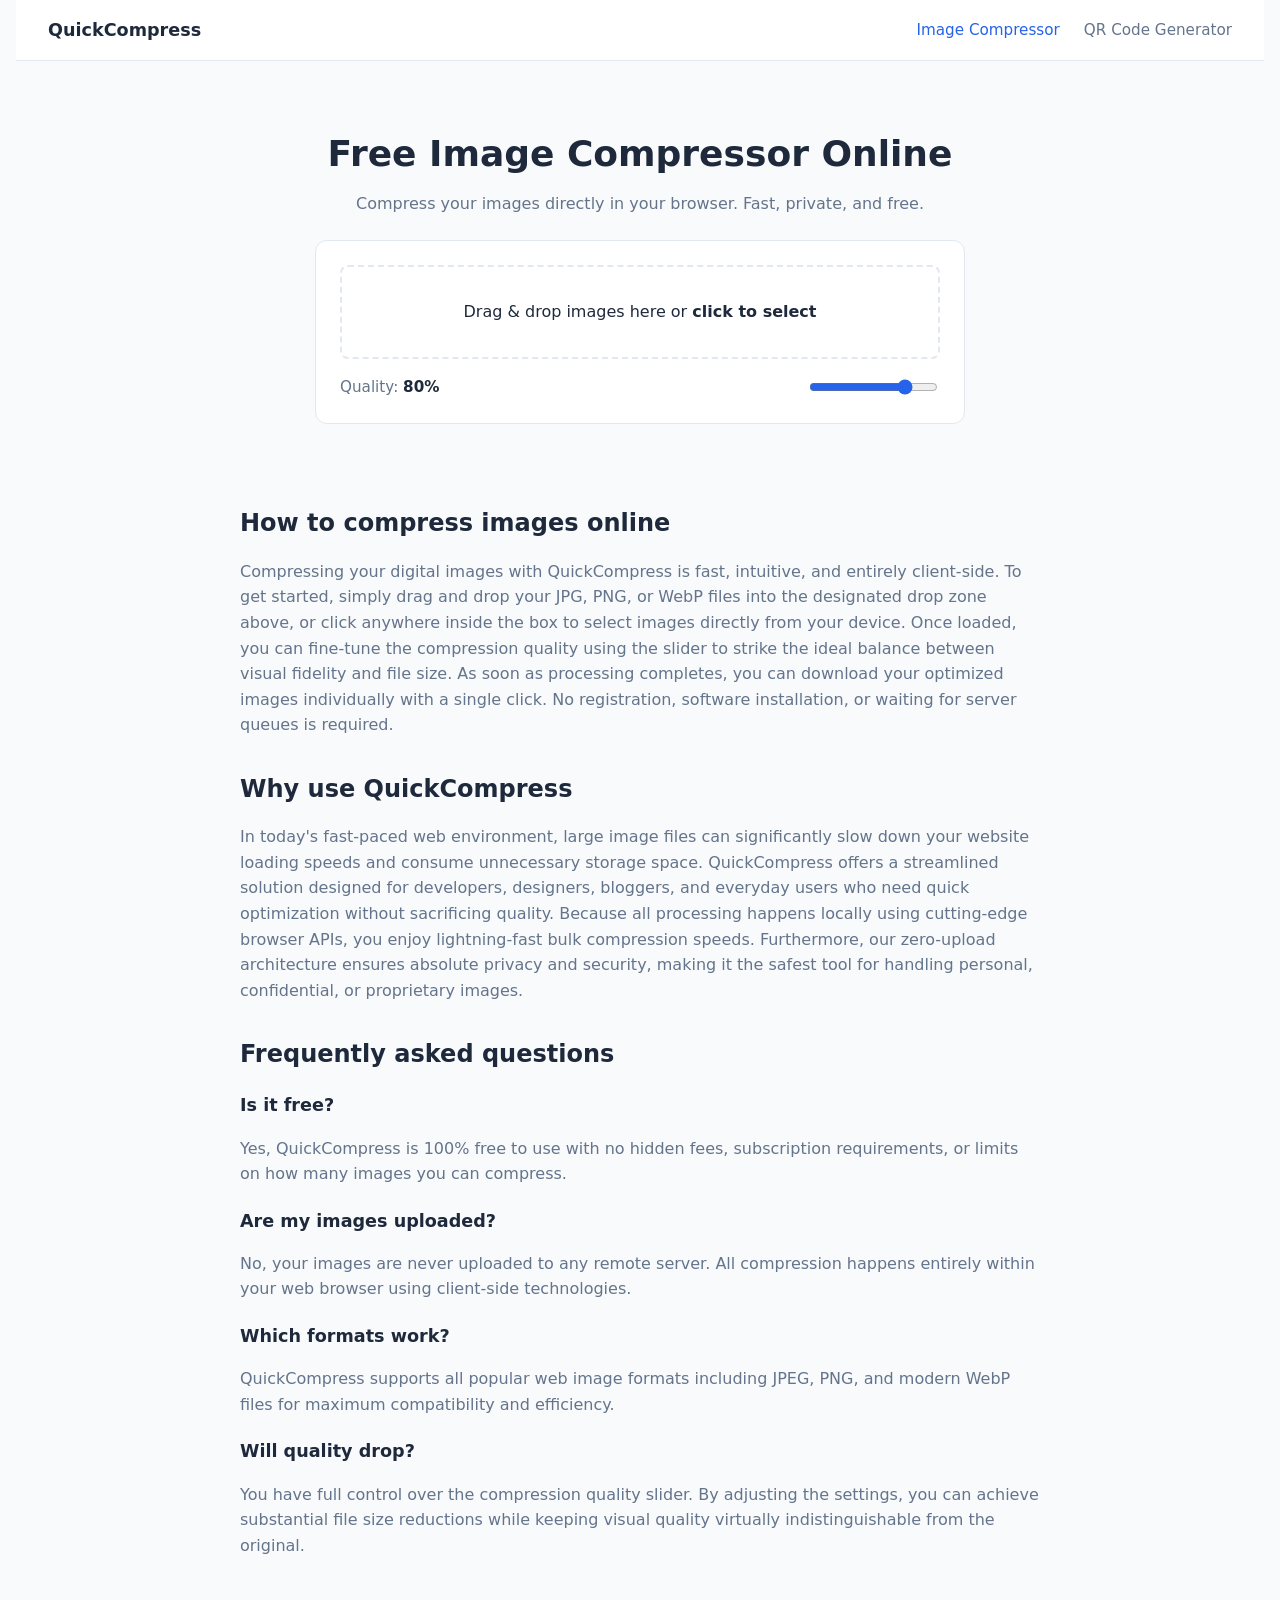
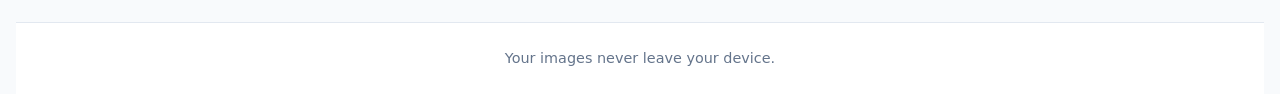
==== index.html @ 44ee019b "add Google verification" ====
<!doctype html>
<html lang="en">
<head>
    <meta charset="UTF-8">
    <meta name="viewport" content="width=device-width, initial-scale=1.0">
    <title>Free Image Compressor Online - Reduce JPG, PNG, WebP Size</title>
    <meta name="google-site-verification" content="-G71B6LtMUlK70YrGAznAt5d-zvxf8aoWisI_3bTXkc" />
    <meta name="description" content="QuickCompress is a free, private online image compressor that reduces JPG, PNG, and WebP file sizes instantly in your browser. No upload required.">
    <meta name="claude:viewport-fit-sides" content="cover">
    <style>
        :root {
            --bg: #f8fafc;
            --fg: #1e293b;
            --accent: #2563eb;
            --card-bg: #ffffff;
            --text-muted: #64748b;
            --border: #e2e8f0;
        }
        @media (prefers-color-scheme: dark) {
            :root:not([data-theme="light"]) {
                --bg: #0f172a;
                --fg: #f1f5f9;
                --accent: #60a5fa;
                --card-bg: #1e293b;
                --text-muted: #94a3b8;
                --border: #334155;
                color-scheme: dark;
            }
        }
        :root[data-theme="dark"] {
            --bg: #0f172a;
            --fg: #f1f5f9;
            --accent: #60a5fa;
            --card-bg: #1e293b;
            --text-muted: #94a3b8;
            --border: #334155;
            color-scheme: dark;
        }

        body {
            background: var(--bg);
            color: var(--fg);
            font-family: system-ui, -apple-system, sans-serif;
            margin: 0;
            padding-left: max(16px, env(safe-area-inset-left, 0px));
            padding-right: max(16px, env(safe-area-inset-right, 0px));
            padding-top: env(safe-area-inset-top, 0px);
            padding-bottom: env(safe-area-inset-bottom, 0px);
            line-height: 1.6;
        }

        /* Navbar */
        nav {
            background: var(--card-bg);
            border-bottom: 1px solid var(--border);
            padding: 1rem 2rem;
            display: flex;
            justify-content: space-between;
            align-items: center;
        }
        nav .brand {
            font-weight: 700;
            font-size: 1.1rem;
            color: var(--fg);
            text-decoration: none;
        }
        nav .nav-links {
            display: flex;
            gap: 1.5rem;
            list-style: none;
            margin: 0;
            padding: 0;
        }
        nav .nav-links a {
            color: var(--text-muted);
            text-decoration: none;
            font-size: 0.95rem;
            transition: color 0.2s;
        }
        nav .nav-links a:hover, nav .nav-links a.active {
            color: var(--accent);
        }

        header { padding: 2.5rem 1rem 1.5rem; text-align: center; }
        h1 { font-size: 2.25rem; margin-bottom: 0.5rem; }
        p.subtitle { color: var(--text-muted); max-width: 600px; margin: 0 auto; }

        .controls {
            background: var(--card-bg);
            padding: 1.5rem;
            border-radius: 12px;
            border: 1px solid var(--border);
            max-width: 600px;
            margin: 0 auto 2rem;
            display: flex;
            flex-direction: column;
            gap: 1rem;
        }

        .drop-zone {
            border: 2px dashed var(--border);
            padding: 2rem;
            text-align: center;
            border-radius: 8px;
            cursor: pointer;
            transition: border-color 0.2s;
        }
        .drop-zone:hover { border-color: var(--accent); }

        .image-list {
            display: flex;
            flex-direction: column;
            gap: 1rem;
            max-width: 800px;
            margin: 0 auto 3rem;
            padding: 0 1rem;
        }

        .image-card {
            background: var(--card-bg);
            padding: 1rem;
            border-radius: 8px;
            border: 1px solid var(--border);
            display: flex;
            align-items: center;
            gap: 1rem;
            overflow: hidden;
        }
        .image-card img { width: 64px; height: 64px; object-fit: cover; border-radius: 4px; }
        .details { flex-grow: 1; min-width: 0; }
        .details h4 { margin: 0; white-space: nowrap; overflow: hidden; text-overflow: ellipsis; }
        .details p { margin: 0; font-size: 0.85rem; color: var(--text-muted); }
        button, a.download-btn {
            padding: 0.5rem 1rem;
            border-radius: 6px;
            border: none;
            background: var(--accent);
            color: white;
            cursor: pointer;
            text-decoration: none;
            font-size: 0.9rem;
            display: inline-block;
            text-align: center;
        }
        a.download-btn:hover { opacity: 0.9; }

        /* SEO Content Section */
        .seo-content {
            max-width: 800px;
            margin: 0 auto 4rem;
            padding: 0 1rem;
        }
        .seo-content h2 {
            font-size: 1.5rem;
            margin-top: 2rem;
            margin-bottom: 1rem;
            color: var(--fg);
        }
        .seo-content p {
            color: var(--text-muted);
            margin-bottom: 1rem;
        }
        .faq-item {
            margin-bottom: 1.25rem;
        }
        .faq-item h3 {
            font-size: 1.1rem;
            margin-bottom: 0.35rem;
            color: var(--fg);
        }

        /* Footer */
        footer {
            background: var(--card-bg);
            border-top: 1px solid var(--border);
            text-align: center;
            padding: 1.5rem;
            color: var(--text-muted);
            font-size: 0.9rem;
        }
    </style>
</head>
<body>
    <nav>
        <a href="index.html" class="brand">QuickCompress</a>
        <ul class="nav-links">
            <li><a href="index.html" class="active">Image Compressor</a></li>
            <li><a href="qr-code.html">QR Code Generator</a></li>
        </ul>
    </nav>

    <header>
        <h1>Free Image Compressor Online</h1>
        <p class="subtitle">Compress your images directly in your browser. Fast, private, and free.</p>
    </header>

    <main>
        <div class="controls">
            <div class="drop-zone" id="drop-zone">
                Drag & drop images here or <strong>click to select</strong>
                <input type="file" id="file-input" multiple accept="image/*" hidden>
            </div>
            <label style="display: flex; align-items: center; justify-content: space-between; font-size: 0.95rem; color: var(--text-muted);">
                <span>Quality: <strong id="quality-val" style="color: var(--fg);">80%</strong></span>
                <input type="range" id="quality" min="10" max="100" value="80" style="accent-color: var(--accent);">
            </label>
        </div>

        <div class="image-list" id="image-list"></div>

        <section class="seo-content">
            <h2>How to compress images online</h2>
            <p>Compressing your digital images with QuickCompress is fast, intuitive, and entirely client-side. To get started, simply drag and drop your JPG, PNG, or WebP files into the designated drop zone above, or click anywhere inside the box to select images directly from your device. Once loaded, you can fine-tune the compression quality using the slider to strike the ideal balance between visual fidelity and file size. As soon as processing completes, you can download your optimized images individually with a single click. No registration, software installation, or waiting for server queues is required.</p>

            <h2>Why use QuickCompress</h2>
            <p>In today's fast-paced web environment, large image files can significantly slow down your website loading speeds and consume unnecessary storage space. QuickCompress offers a streamlined solution designed for developers, designers, bloggers, and everyday users who need quick optimization without sacrificing quality. Because all processing happens locally using cutting-edge browser APIs, you enjoy lightning-fast bulk compression speeds. Furthermore, our zero-upload architecture ensures absolute privacy and security, making it the safest tool for handling personal, confidential, or proprietary images.</p>

            <h2>Frequently asked questions</h2>

            <div class="faq-item">
                <h3>Is it free?</h3>
                <p>Yes, QuickCompress is 100% free to use with no hidden fees, subscription requirements, or limits on how many images you can compress.</p>
            </div>

            <div class="faq-item">
                <h3>Are my images uploaded?</h3>
                <p>No, your images are never uploaded to any remote server. All compression happens entirely within your web browser using client-side technologies.</p>
            </div>

            <div class="faq-item">
                <h3>Which formats work?</h3>
                <p>QuickCompress supports all popular web image formats including JPEG, PNG, and modern WebP files for maximum compatibility and efficiency.</p>
            </div>

            <div class="faq-item">
                <h3>Will quality drop?</h3>
                <p>You have full control over the compression quality slider. By adjusting the settings, you can achieve substantial file size reductions while keeping visual quality virtually indistinguishable from the original.</p>
            </div>
        </section>
    </main>

    <footer>
        Your images never leave your device.
    </footer>

    <script type="application/ld+json">
    {
      "@context": "https://schema.org",
      "@type": "FAQPage",
      "mainEntity": [
        {
          "@type": "Question",
          "name": "Is it free?",
          "acceptedAnswer": {
            "@type": "Answer",
            "text": "Yes, QuickCompress is 100% free to use with no hidden fees, subscription requirements, or limits on how many images you can compress."
          }
        },
        {
          "@type": "Question",
          "name": "Are my images uploaded?",
          "acceptedAnswer": {
            "@type": "Answer",
            "text": "No, your images are never uploaded to any remote server. All compression happens entirely within your web browser using client-side technologies."
          }
        },
        {
          "@type": "Question",
          "name": "Which formats work?",
          "acceptedAnswer": {
            "@type": "Answer",
            "text": "QuickCompress supports all popular web image formats including JPEG, PNG, and modern WebP files for maximum compatibility and efficiency."
          }
        },
        {
          "@type": "Question",
          "name": "Will quality drop?",
          "acceptedAnswer": {
            "@type": "Answer",
            "text": "You have full control over the compression quality slider. By adjusting the settings, you can achieve substantial file size reductions while keeping visual quality virtually indistinguishable from the original."
          }
        }
      ]
    }
    </script>

    <script>
        const fileInput = document.getElementById('file-input');
        const dropZone = document.getElementById('drop-zone');
        const imageList = document.getElementById('image-list');
        const qualityInput = document.getElementById('quality');
        const qualityVal = document.getElementById('quality-val');

        qualityInput.oninput = () => qualityVal.textContent = qualityInput.value + '%';

        dropZone.onclick = () => fileInput.click();

        fileInput.onchange = (e) => handleFiles(e.target.files);

        dropZone.ondragover = (e) => { e.preventDefault(); dropZone.style.borderColor = 'var(--accent)'; };
        dropZone.ondragleave = () => dropZone.style.borderColor = 'var(--border)';
        dropZone.ondrop = (e) => { e.preventDefault(); handleFiles(e.dataTransfer.files); };

        async function handleFiles(files) {
            for (const file of Array.from(files)) {
                const reader = new FileReader();
                reader.onload = async (e) => {
                    const img = new Image();
                    img.src = e.target.result;
                    img.onload = () => compress(img, file.name, file.size, file.type);
                };
                reader.readAsDataURL(file);
            }
        }

        // Helper to test if canvas toDataURL supports a given MIME type
        function supportsMimeType(mime) {
            const canvas = document.createElement('canvas');
            canvas.width = 1;
            canvas.height = 1;
            return canvas.toDataURL(mime).indexOf(mime) === 5;
        }

        async function compress(img, name, originalSize, originalType) {
            const canvas = document.createElement('canvas');
            canvas.width = img.width;
            canvas.height = img.height;
            const ctx = canvas.getContext('2d');
            ctx.drawImage(img, 0, 0);

            const quality = qualityInput.value / 100;

            let targetMime = originalType;
            if (originalType === 'image/png') {
                targetMime = supportsMimeType('image/webp') ? 'image/webp' : 'image/jpeg';
            } else if (originalType !== 'image/jpeg' && originalType !== 'image/webp') {
                targetMime = 'image/jpeg';
            }

            let dataUrl = canvas.toDataURL(targetMime, quality);
            let binary = atob(dataUrl.split(',')[1]);
            let newSize = binary.length;

            let isAlreadyOptimized = false;
            if (newSize >= originalSize) {
                isAlreadyOptimized = true;
                newSize = originalSize;
                dataUrl = img.src;
            }

            const lastDotIndex = name.lastIndexOf('.');
            const baseName = lastDotIndex !== -1 ? name.substring(0, lastDotIndex) : name;
            let ext = 'jpg';
            if (!isAlreadyOptimized) {
                if (targetMime === 'image/webp') ext = 'webp';
                else if (targetMime === 'image/jpeg') ext = 'jpg';
                else if (targetMime === 'image/png') ext = 'png';
            } else {
                if (lastDotIndex !== -1) {
                    ext = name.substring(lastDotIndex + 1);
                }
            }
            const newFileName = `${baseName}.${ext}`;

            let percentText = '';
            if (isAlreadyOptimized) {
                percentText = 'Already optimized';
            } else {
                const percent = ((1 - newSize / originalSize) * 100).toFixed(1);
                percentText = `Saved ${percent}%`;
            }

            const card = document.createElement('div');
            card.className = 'image-card';
            card.innerHTML = `
                <img src="${dataUrl}">
                <div class="details">
                    <h4>${name}</h4>
                    <p>${(originalSize/1024).toFixed(1)} KB → ${(newSize/1024).toFixed(1)} KB (${percentText})</p>
                </div>
                <a href="${dataUrl}" download="${newFileName}" class="download-btn">Download</a>
            `;
            imageList.appendChild(card);
        }
    </script>
</body>
</html>
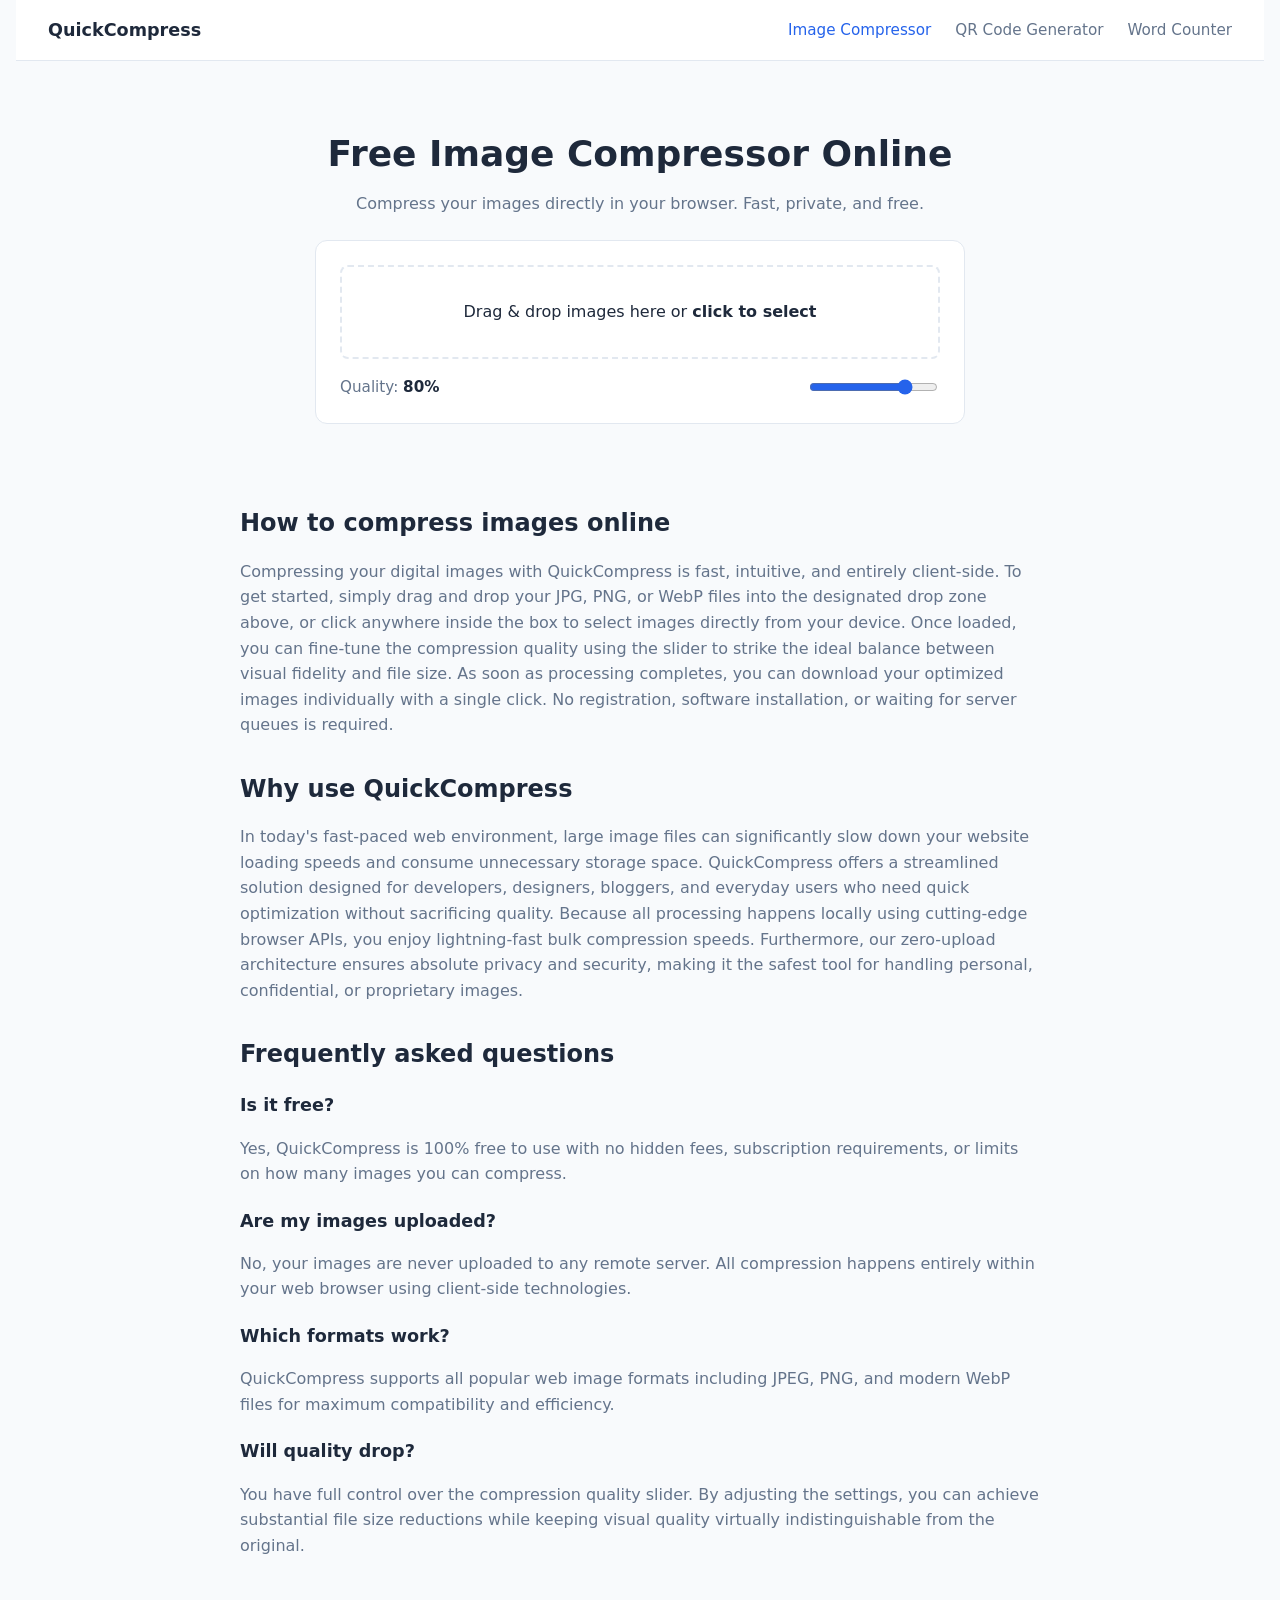
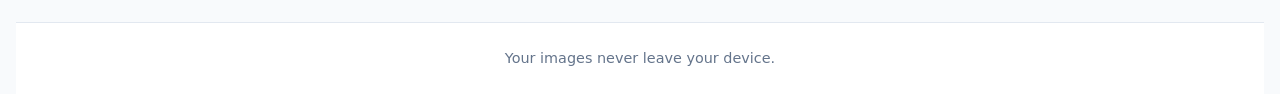
==== commit 1aa8af10: "add word counter" ====
--- a/index.html
+++ b/index.html
@@ -186,6 +186,7 @@
         <ul class="nav-links">
             <li><a href="index.html" class="active">Image Compressor</a></li>
             <li><a href="qr-code.html">QR Code Generator</a></li>
+            <li><a href="word-counter.html">Word Counter</a></li>
         </ul>
     </nav>
 
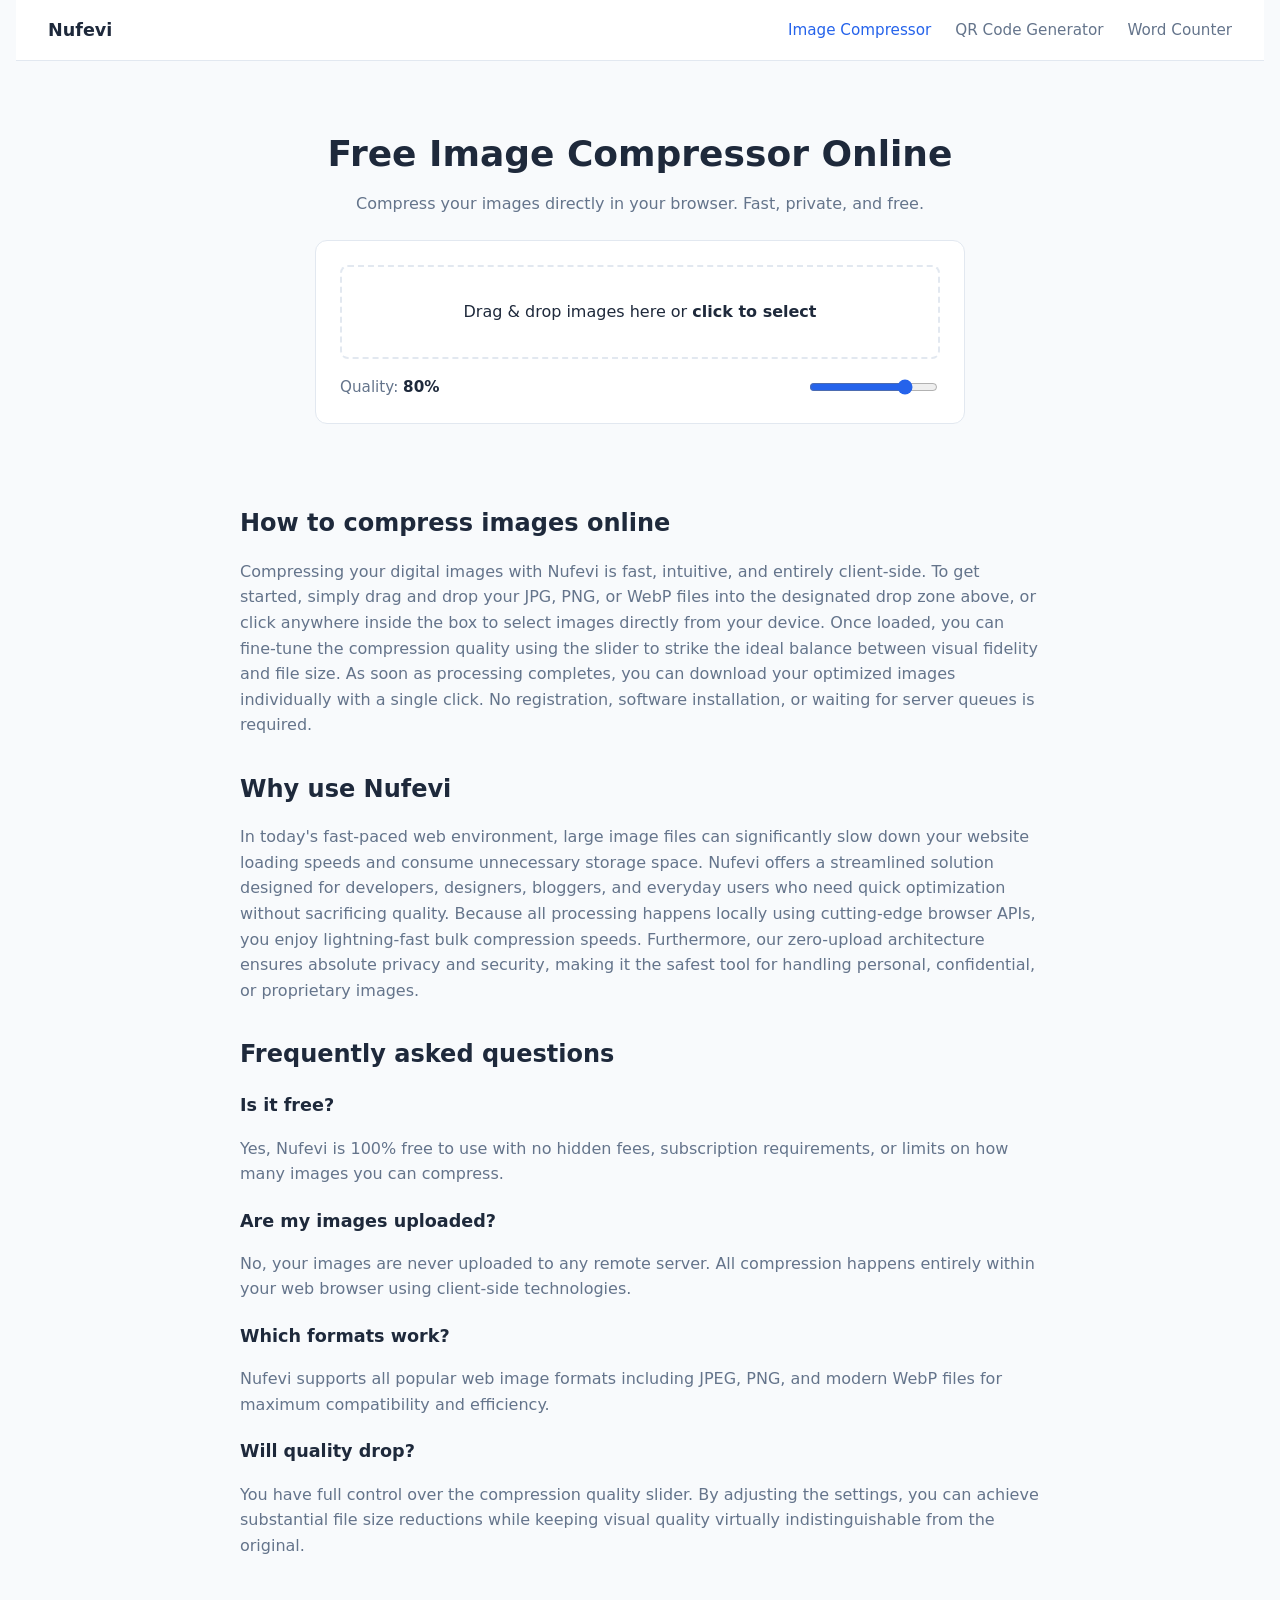
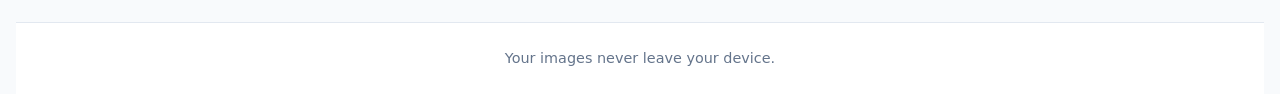
==== commit 49813a0e: "rename brand" ====
--- a/index.html
+++ b/index.html
@@ -5,7 +5,7 @@
     <meta name="viewport" content="width=device-width, initial-scale=1.0">
     <title>Free Image Compressor Online - Reduce JPG, PNG, WebP Size</title>
     <meta name="google-site-verification" content="-G71B6LtMUlK70YrGAznAt5d-zvxf8aoWisI_3bTXkc" />
-    <meta name="description" content="QuickCompress is a free, private online image compressor that reduces JPG, PNG, and WebP file sizes instantly in your browser. No upload required.">
+    <meta name="description" content="Nufevi is a free, private online image compressor that reduces JPG, PNG, and WebP file sizes instantly in your browser. No upload required.">
     <meta name="claude:viewport-fit-sides" content="cover">
     <style>
         :root {
@@ -182,7 +182,7 @@
 </head>
 <body>
     <nav>
-        <a href="index.html" class="brand">QuickCompress</a>
+        <a href="index.html" class="brand">Nufevi</a>
         <ul class="nav-links">
             <li><a href="index.html" class="active">Image Compressor</a></li>
             <li><a href="qr-code.html">QR Code Generator</a></li>
@@ -211,16 +211,16 @@
 
         <section class="seo-content">
             <h2>How to compress images online</h2>
-            <p>Compressing your digital images with QuickCompress is fast, intuitive, and entirely client-side. To get started, simply drag and drop your JPG, PNG, or WebP files into the designated drop zone above, or click anywhere inside the box to select images directly from your device. Once loaded, you can fine-tune the compression quality using the slider to strike the ideal balance between visual fidelity and file size. As soon as processing completes, you can download your optimized images individually with a single click. No registration, software installation, or waiting for server queues is required.</p>
-
-            <h2>Why use QuickCompress</h2>
-            <p>In today's fast-paced web environment, large image files can significantly slow down your website loading speeds and consume unnecessary storage space. QuickCompress offers a streamlined solution designed for developers, designers, bloggers, and everyday users who need quick optimization without sacrificing quality. Because all processing happens locally using cutting-edge browser APIs, you enjoy lightning-fast bulk compression speeds. Furthermore, our zero-upload architecture ensures absolute privacy and security, making it the safest tool for handling personal, confidential, or proprietary images.</p>
+            <p>Compressing your digital images with Nufevi is fast, intuitive, and entirely client-side. To get started, simply drag and drop your JPG, PNG, or WebP files into the designated drop zone above, or click anywhere inside the box to select images directly from your device. Once loaded, you can fine-tune the compression quality using the slider to strike the ideal balance between visual fidelity and file size. As soon as processing completes, you can download your optimized images individually with a single click. No registration, software installation, or waiting for server queues is required.</p>
+
+            <h2>Why use Nufevi</h2>
+            <p>In today's fast-paced web environment, large image files can significantly slow down your website loading speeds and consume unnecessary storage space. Nufevi offers a streamlined solution designed for developers, designers, bloggers, and everyday users who need quick optimization without sacrificing quality. Because all processing happens locally using cutting-edge browser APIs, you enjoy lightning-fast bulk compression speeds. Furthermore, our zero-upload architecture ensures absolute privacy and security, making it the safest tool for handling personal, confidential, or proprietary images.</p>
 
             <h2>Frequently asked questions</h2>
 
             <div class="faq-item">
                 <h3>Is it free?</h3>
-                <p>Yes, QuickCompress is 100% free to use with no hidden fees, subscription requirements, or limits on how many images you can compress.</p>
+                <p>Yes, Nufevi is 100% free to use with no hidden fees, subscription requirements, or limits on how many images you can compress.</p>
             </div>
 
             <div class="faq-item">
@@ -230,7 +230,7 @@
 
             <div class="faq-item">
                 <h3>Which formats work?</h3>
-                <p>QuickCompress supports all popular web image formats including JPEG, PNG, and modern WebP files for maximum compatibility and efficiency.</p>
+                <p>Nufevi supports all popular web image formats including JPEG, PNG, and modern WebP files for maximum compatibility and efficiency.</p>
             </div>
 
             <div class="faq-item">
@@ -254,7 +254,7 @@
           "name": "Is it free?",
           "acceptedAnswer": {
             "@type": "Answer",
-            "text": "Yes, QuickCompress is 100% free to use with no hidden fees, subscription requirements, or limits on how many images you can compress."
+            "text": "Yes, Nufevi is 100% free to use with no hidden fees, subscription requirements, or limits on how many images you can compress."
           }
         },
         {
@@ -270,7 +270,7 @@
           "name": "Which formats work?",
           "acceptedAnswer": {
             "@type": "Answer",
-            "text": "QuickCompress supports all popular web image formats including JPEG, PNG, and modern WebP files for maximum compatibility and efficiency."
+            "text": "Nufevi supports all popular web image formats including JPEG, PNG, and modern WebP files for maximum compatibility and efficiency."
           }
         },
         {
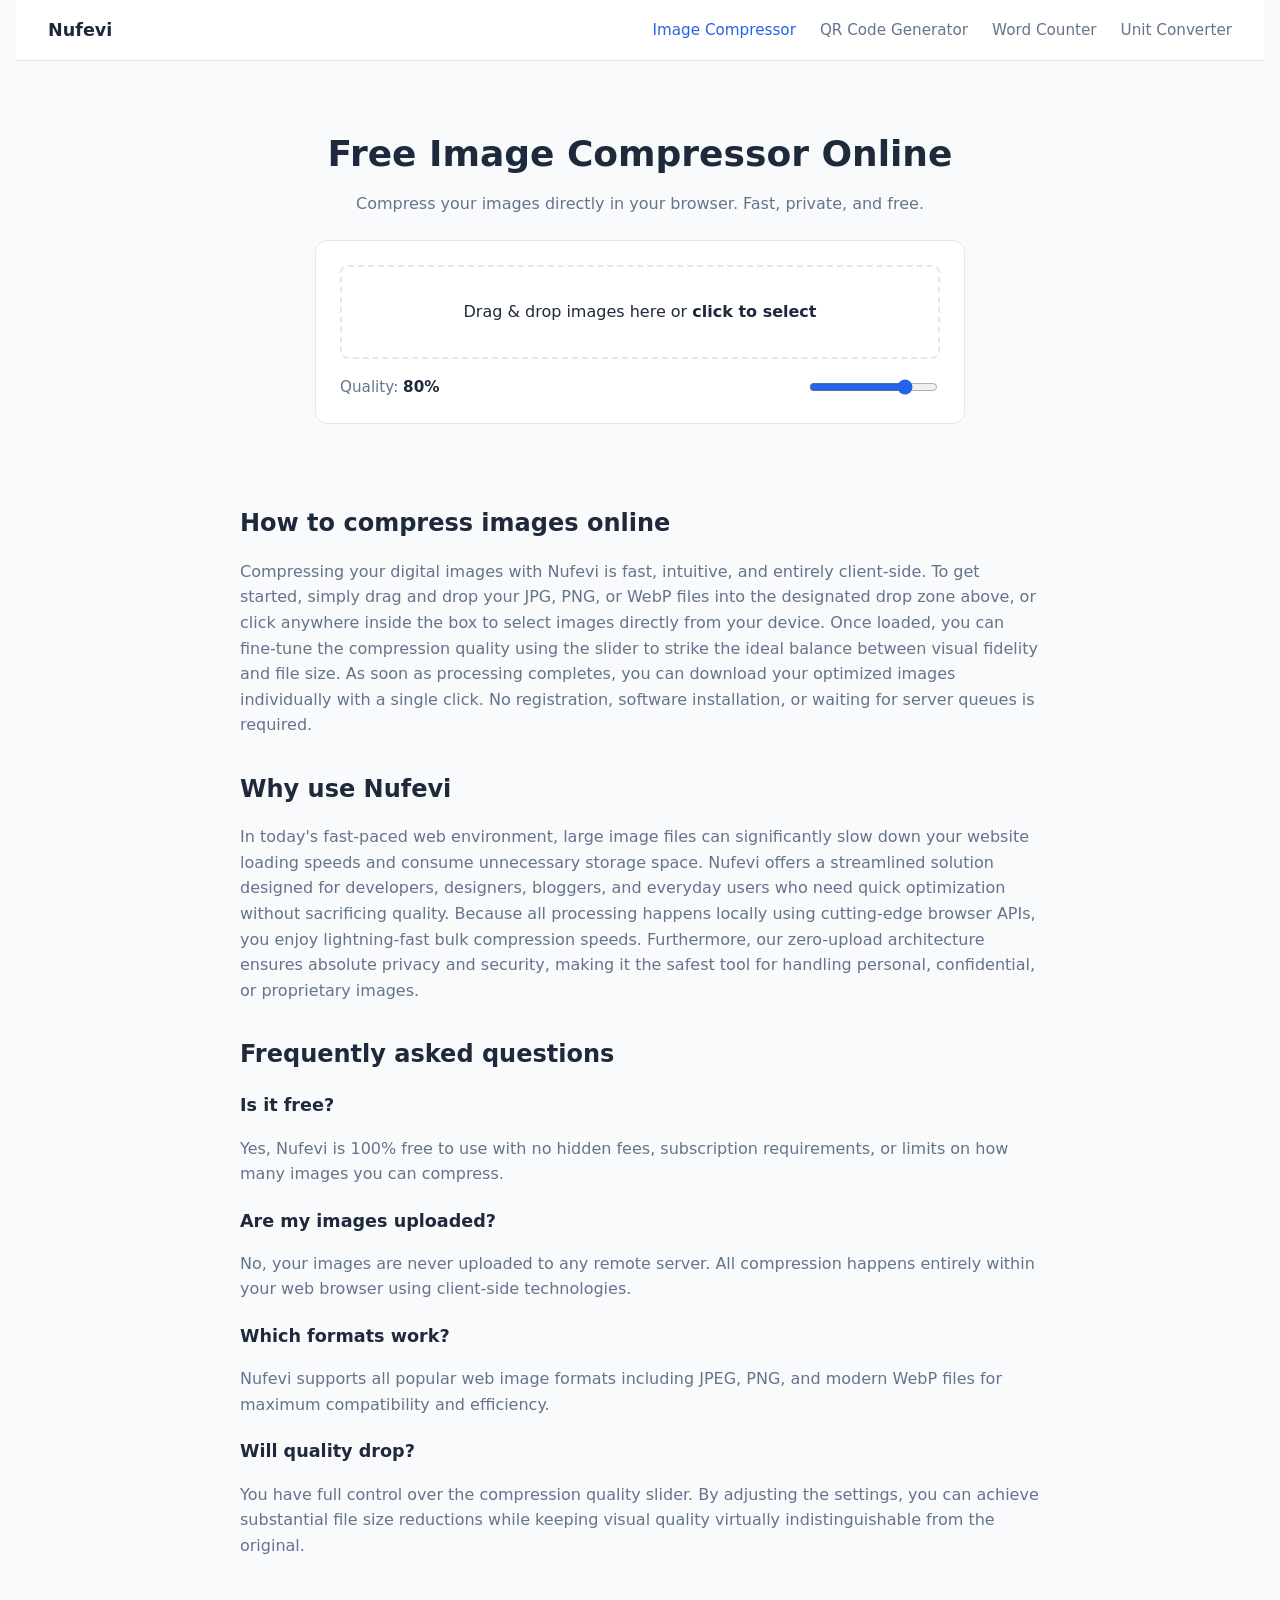
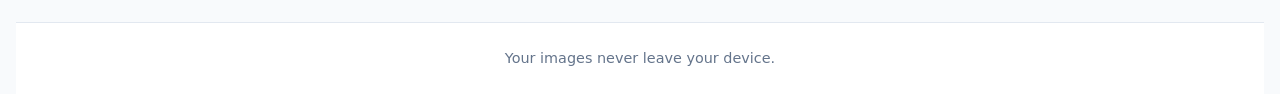
==== commit 4ffd728f: "add unit converter" ====
--- a/index.html
+++ b/index.html
@@ -187,6 +187,7 @@
             <li><a href="index.html" class="active">Image Compressor</a></li>
             <li><a href="qr-code.html">QR Code Generator</a></li>
             <li><a href="word-counter.html">Word Counter</a></li>
+            <li><a href="unit-converter.html">Unit Converter</a></li>
         </ul>
     </nav>
 
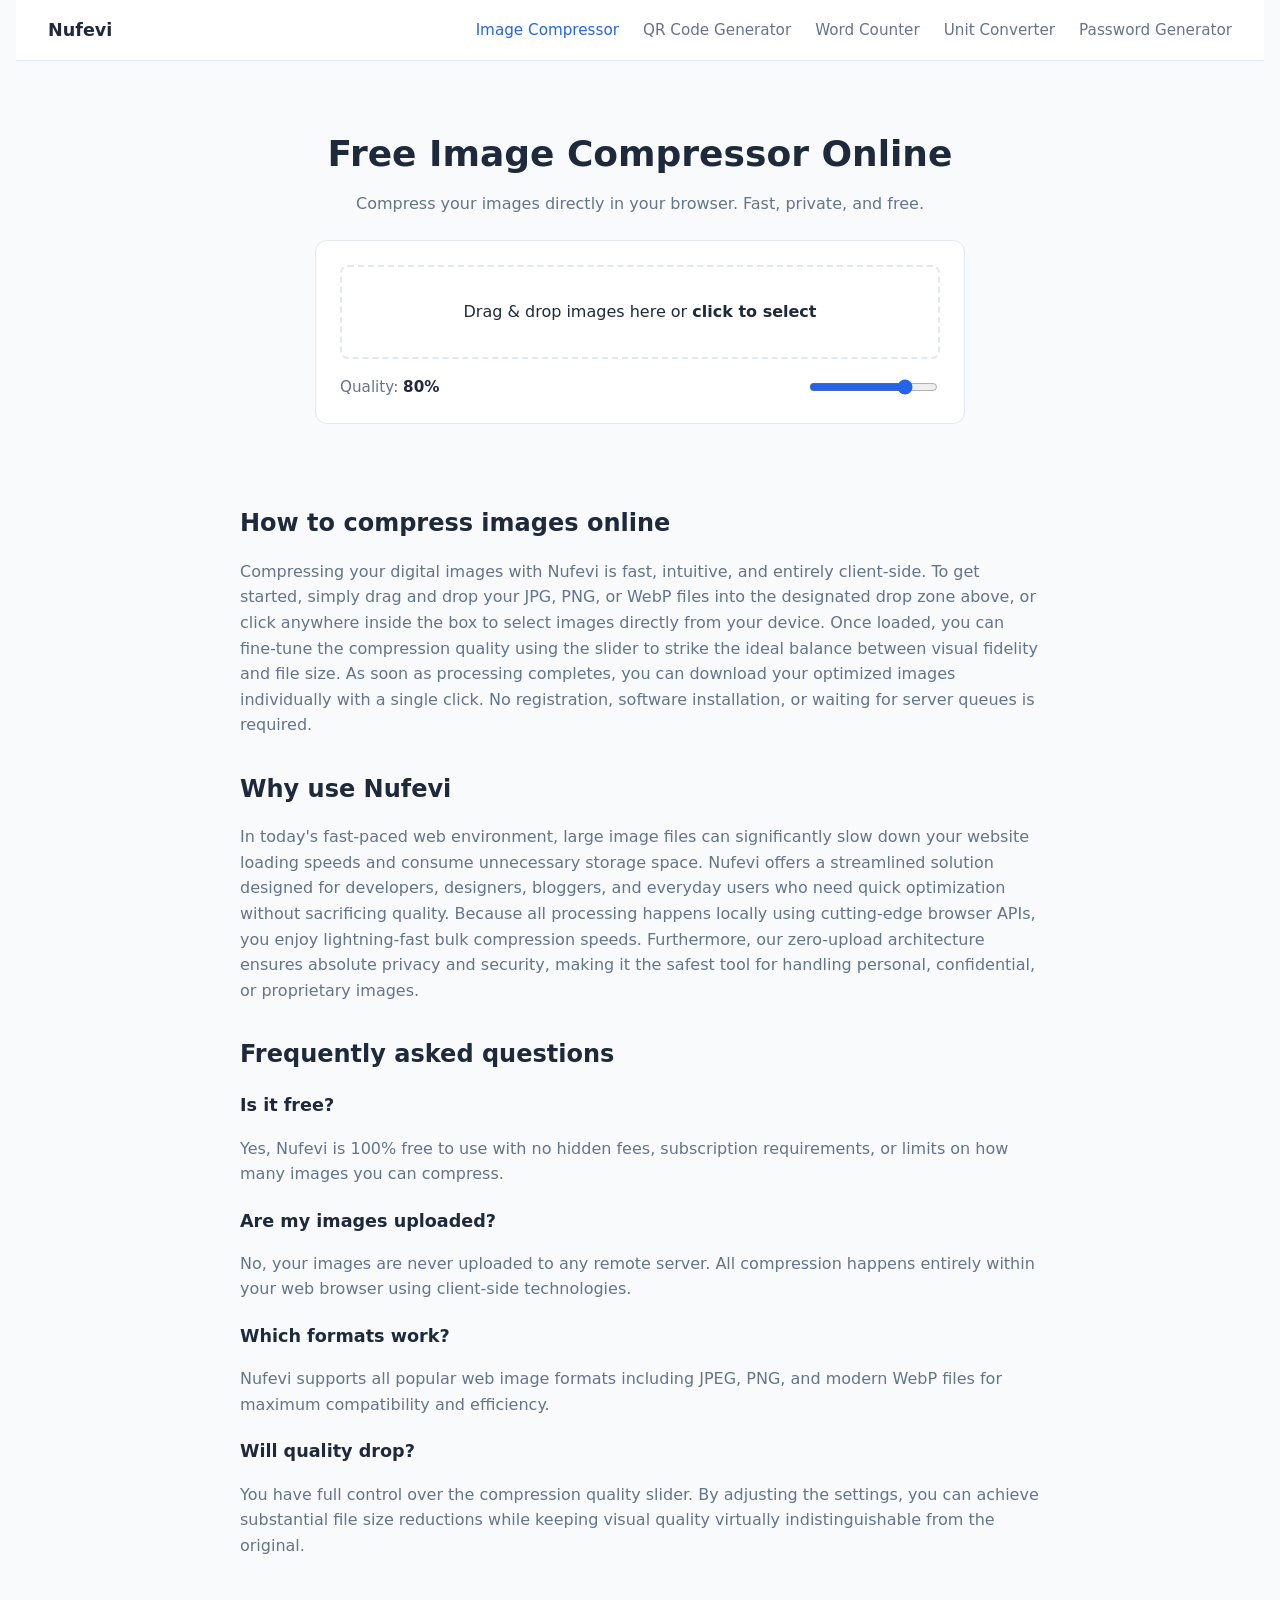
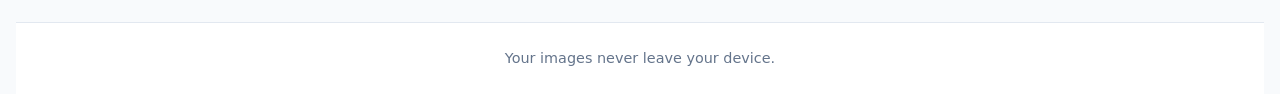
==== commit 5740e40a: "add password generator" ====
--- a/index.html
+++ b/index.html
@@ -188,6 +188,7 @@
             <li><a href="qr-code.html">QR Code Generator</a></li>
             <li><a href="word-counter.html">Word Counter</a></li>
             <li><a href="unit-converter.html">Unit Converter</a></li>
+            <li><a href="password-generator.html">Password Generator</a></li>
         </ul>
     </nav>
 
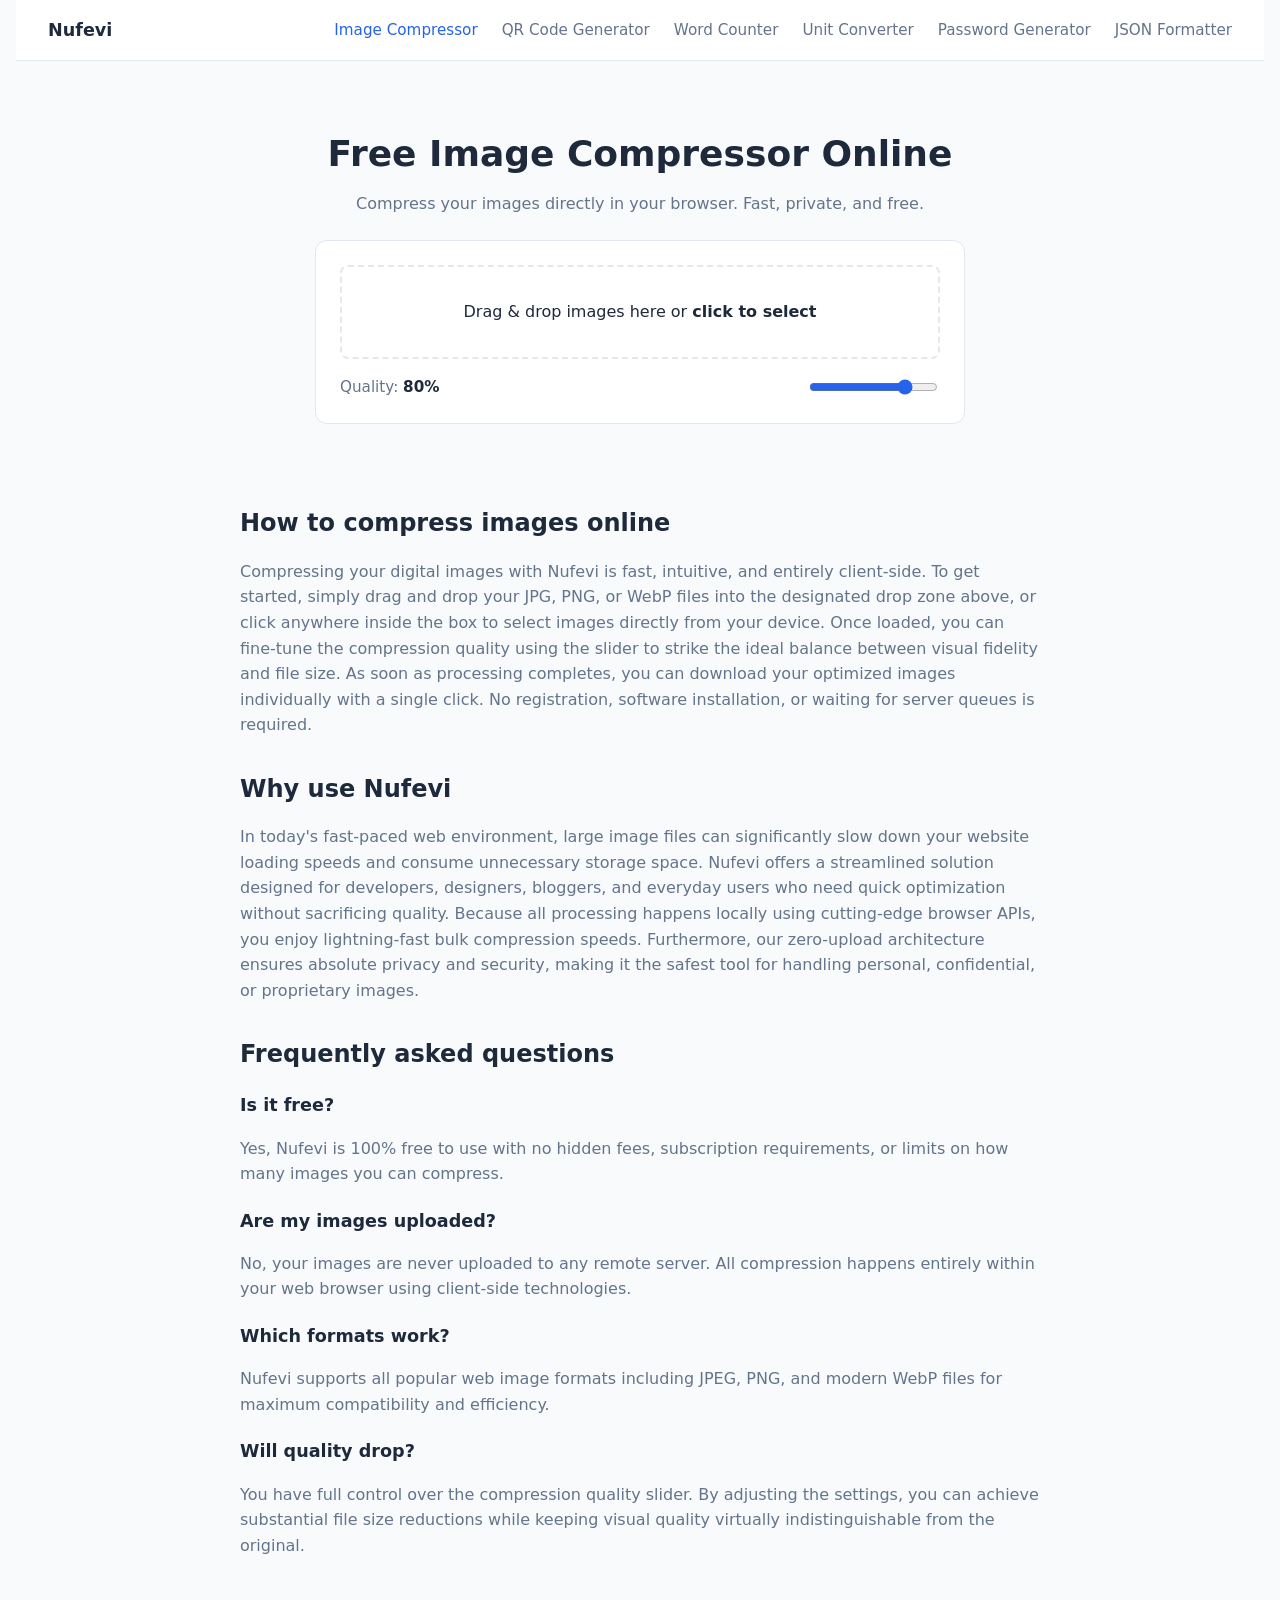
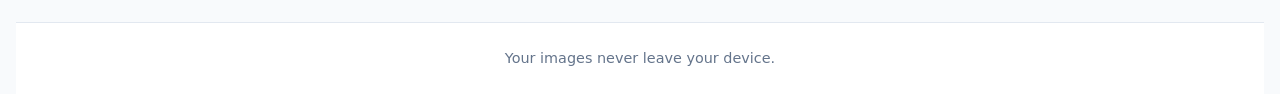
==== commit 551f9f85: "add JSON formatter" ====
--- a/index.html
+++ b/index.html
@@ -189,6 +189,7 @@
             <li><a href="word-counter.html">Word Counter</a></li>
             <li><a href="unit-converter.html">Unit Converter</a></li>
             <li><a href="password-generator.html">Password Generator</a></li>
+            <li><a href="json-formatter.html">JSON Formatter</a></li>
         </ul>
     </nav>
 
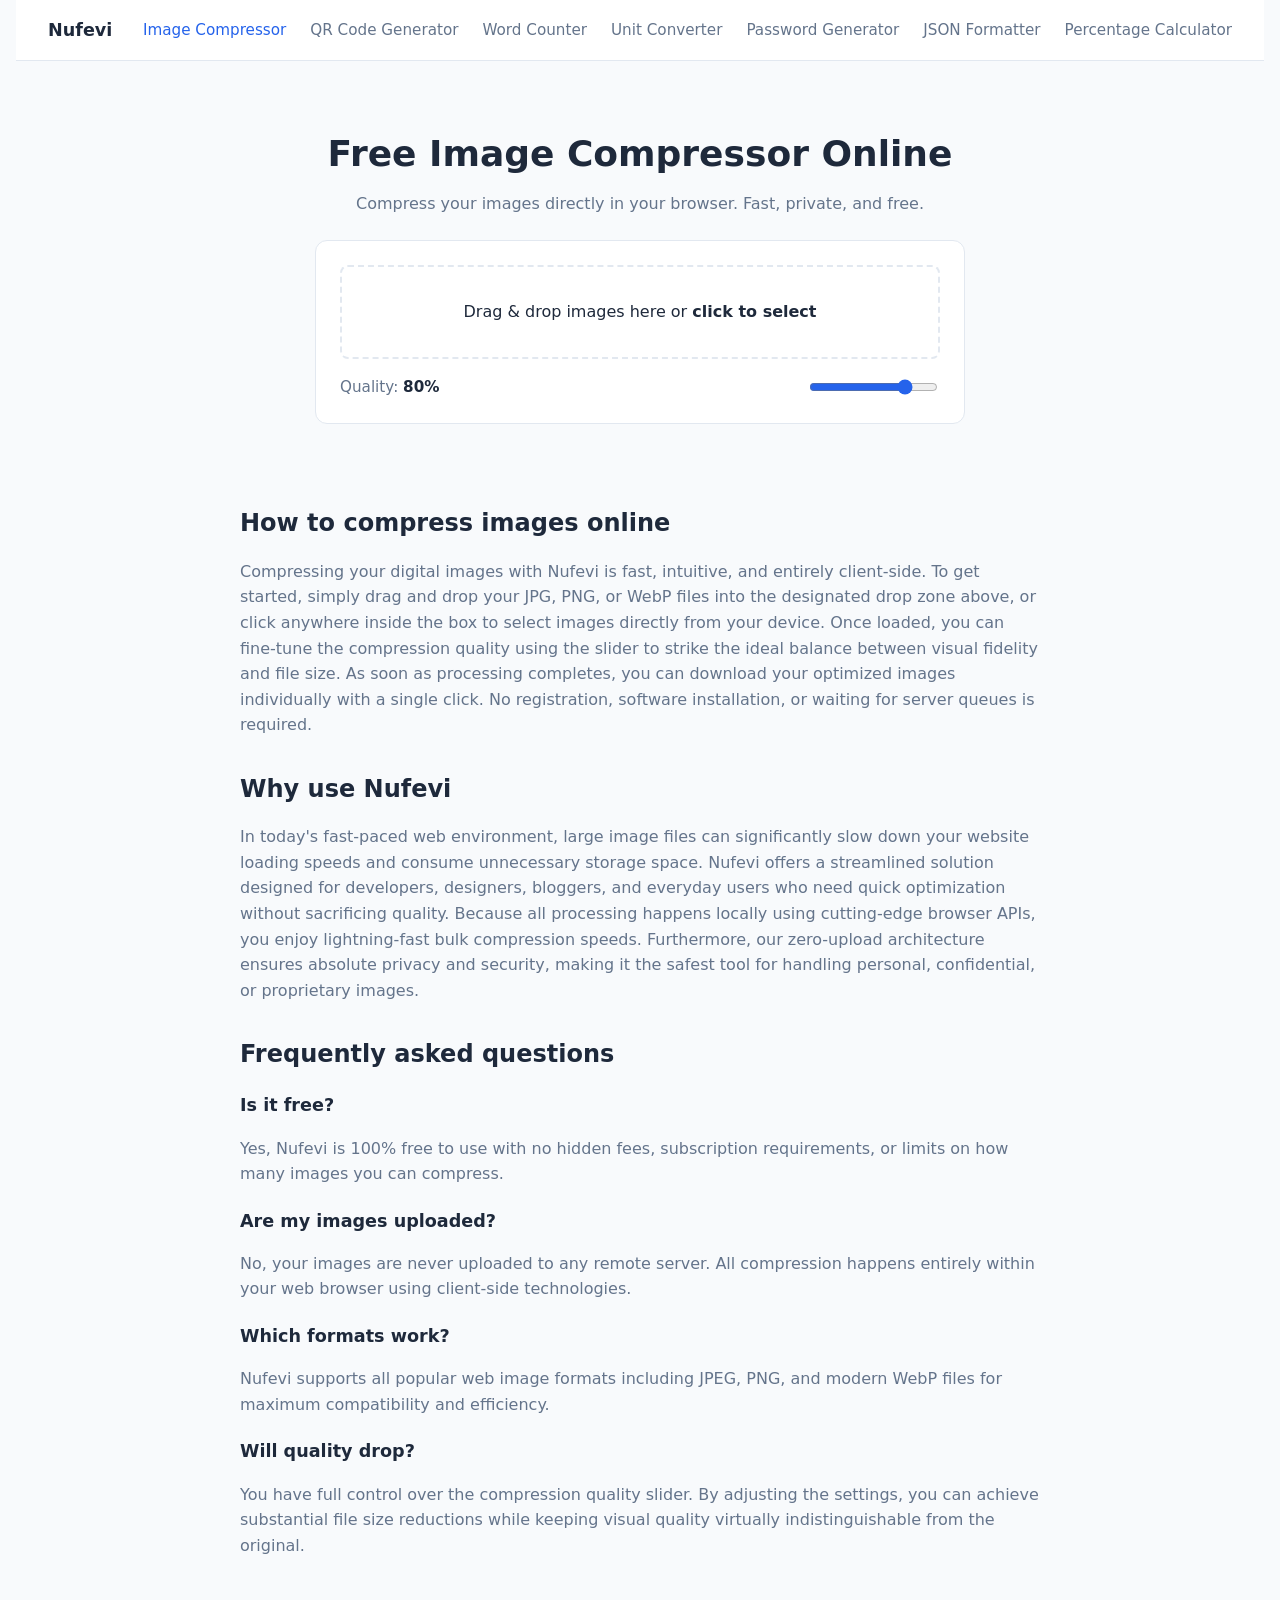
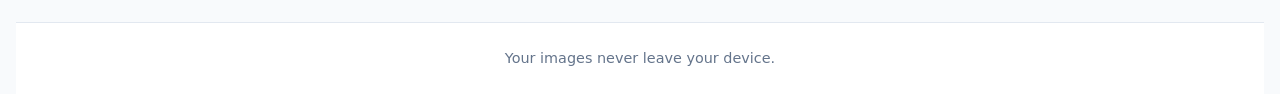
==== commit fafc7d41: "add percentage calculator" ====
--- a/index.html
+++ b/index.html
@@ -179,6 +179,7 @@
             font-size: 0.9rem;
         }
     </style>
+    <link rel="stylesheet" href="nav.css">
 </head>
 <body>
     <nav>
@@ -190,6 +191,7 @@
             <li><a href="unit-converter.html">Unit Converter</a></li>
             <li><a href="password-generator.html">Password Generator</a></li>
             <li><a href="json-formatter.html">JSON Formatter</a></li>
+            <li><a href="percentage-calculator.html">Percentage Calculator</a></li>
         </ul>
     </nav>
 
@@ -387,5 +389,6 @@
             imageList.appendChild(card);
         }
     </script>
+    <script src="nav.js"></script>
 </body>
 </html>
--- a/nav.css
+++ b/nav.css
@@ -0,0 +1,23 @@
+nav { flex-wrap: wrap; }
+.menu-toggle {
+    display: none;
+    background: var(--accent);
+    color: #ffffff;
+    border: none;
+    border-radius: 6px;
+    padding: 0.45rem 0.85rem;
+    font-size: 0.95rem;
+    cursor: pointer;
+}
+@media (max-width: 760px) {
+    nav { padding: 0.75rem 1rem !important; }
+    .menu-toggle { display: inline-block; }
+    nav .nav-links {
+        display: none !important;
+        flex-direction: column;
+        width: 100%;
+        gap: 0.75rem !important;
+        padding-top: 0.75rem !important;
+    }
+    nav .nav-links.open { display: flex !important; }
+}
